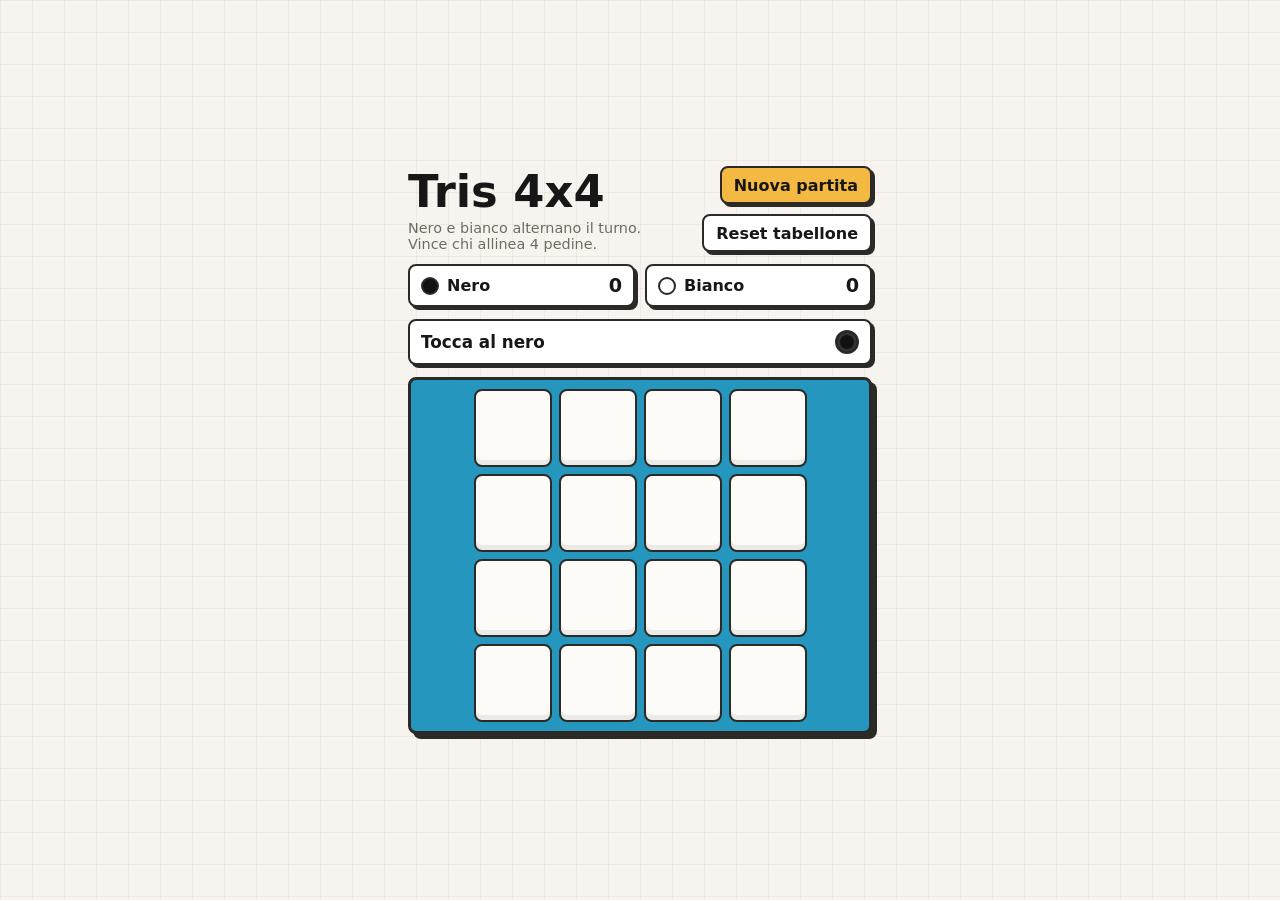
==== tris-4x4.html @ df4a2b9f "Aggiungi alias pagina Tris 4x4" ====
<!doctype html>
<html lang="it">
<head>
  <meta charset="utf-8">
  <meta http-equiv="refresh" content="0; url=./">
  <meta name="viewport" content="width=device-width, initial-scale=1">
  <title>Tris 4x4</title>
  <link rel="canonical" href="./">
</head>
<body>
  <p><a href="./">Apri Tris 4x4</a></p>
</body>
</html>
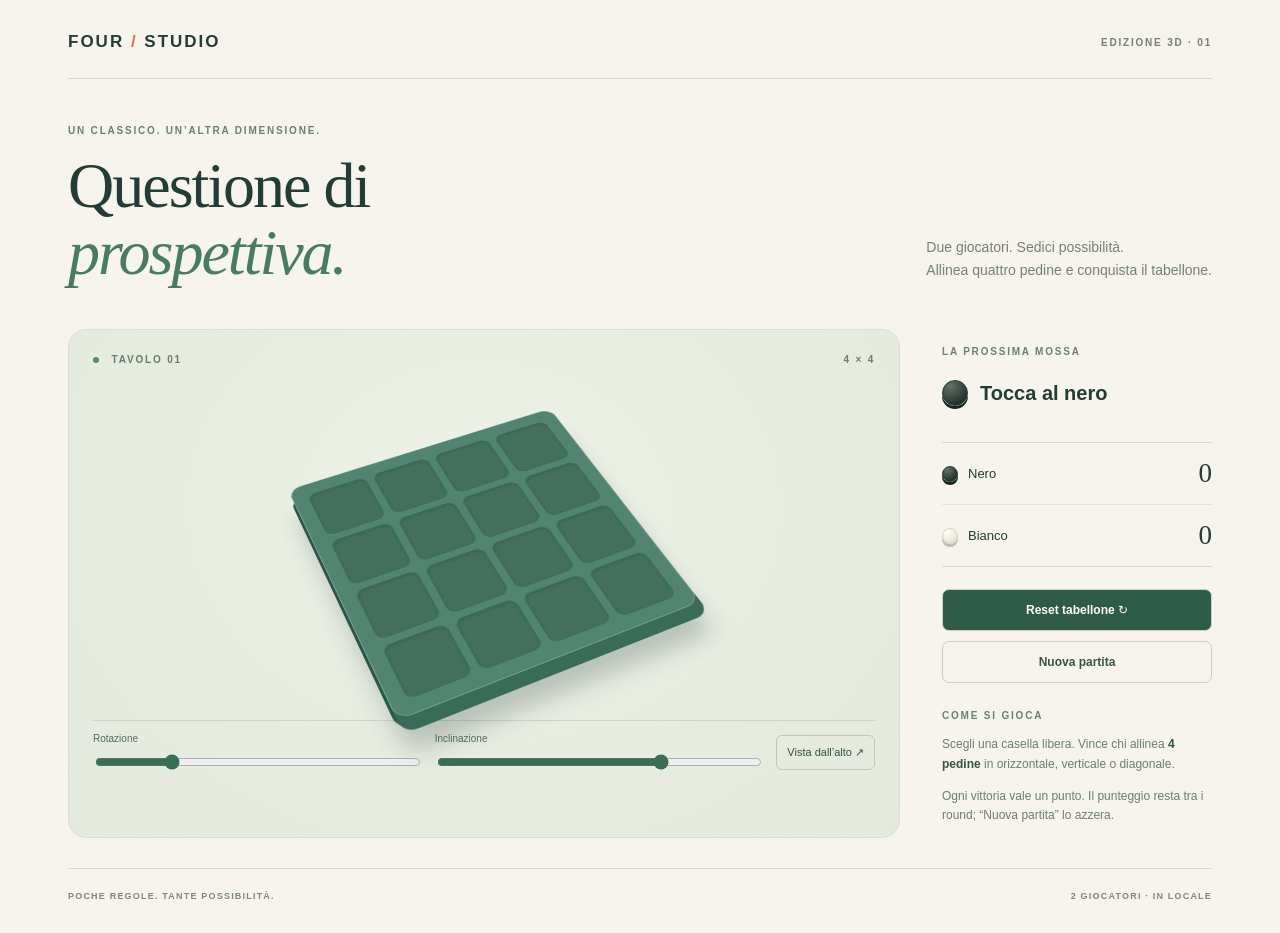
==== commit f15e01e3: "Add alternative 3D edition with rotatable board" ====
--- a/tris-4x4.html
+++ b/tris-4x4.html
@@ -2,12 +2,12 @@
 <html lang="it">
 <head>
   <meta charset="utf-8">
-  <meta http-equiv="refresh" content="0; url=./">
+  <meta http-equiv="refresh" content="0; url=./index.html">
   <meta name="viewport" content="width=device-width, initial-scale=1">
   <title>Tris 4x4</title>
-  <link rel="canonical" href="./">
+  <link rel="canonical" href="./index.html">
 </head>
 <body>
-  <p><a href="./">Apri Tris 4x4</a></p>
+  <p><a href="./index.html">Apri Tris 4x4</a></p>
 </body>
 </html>
